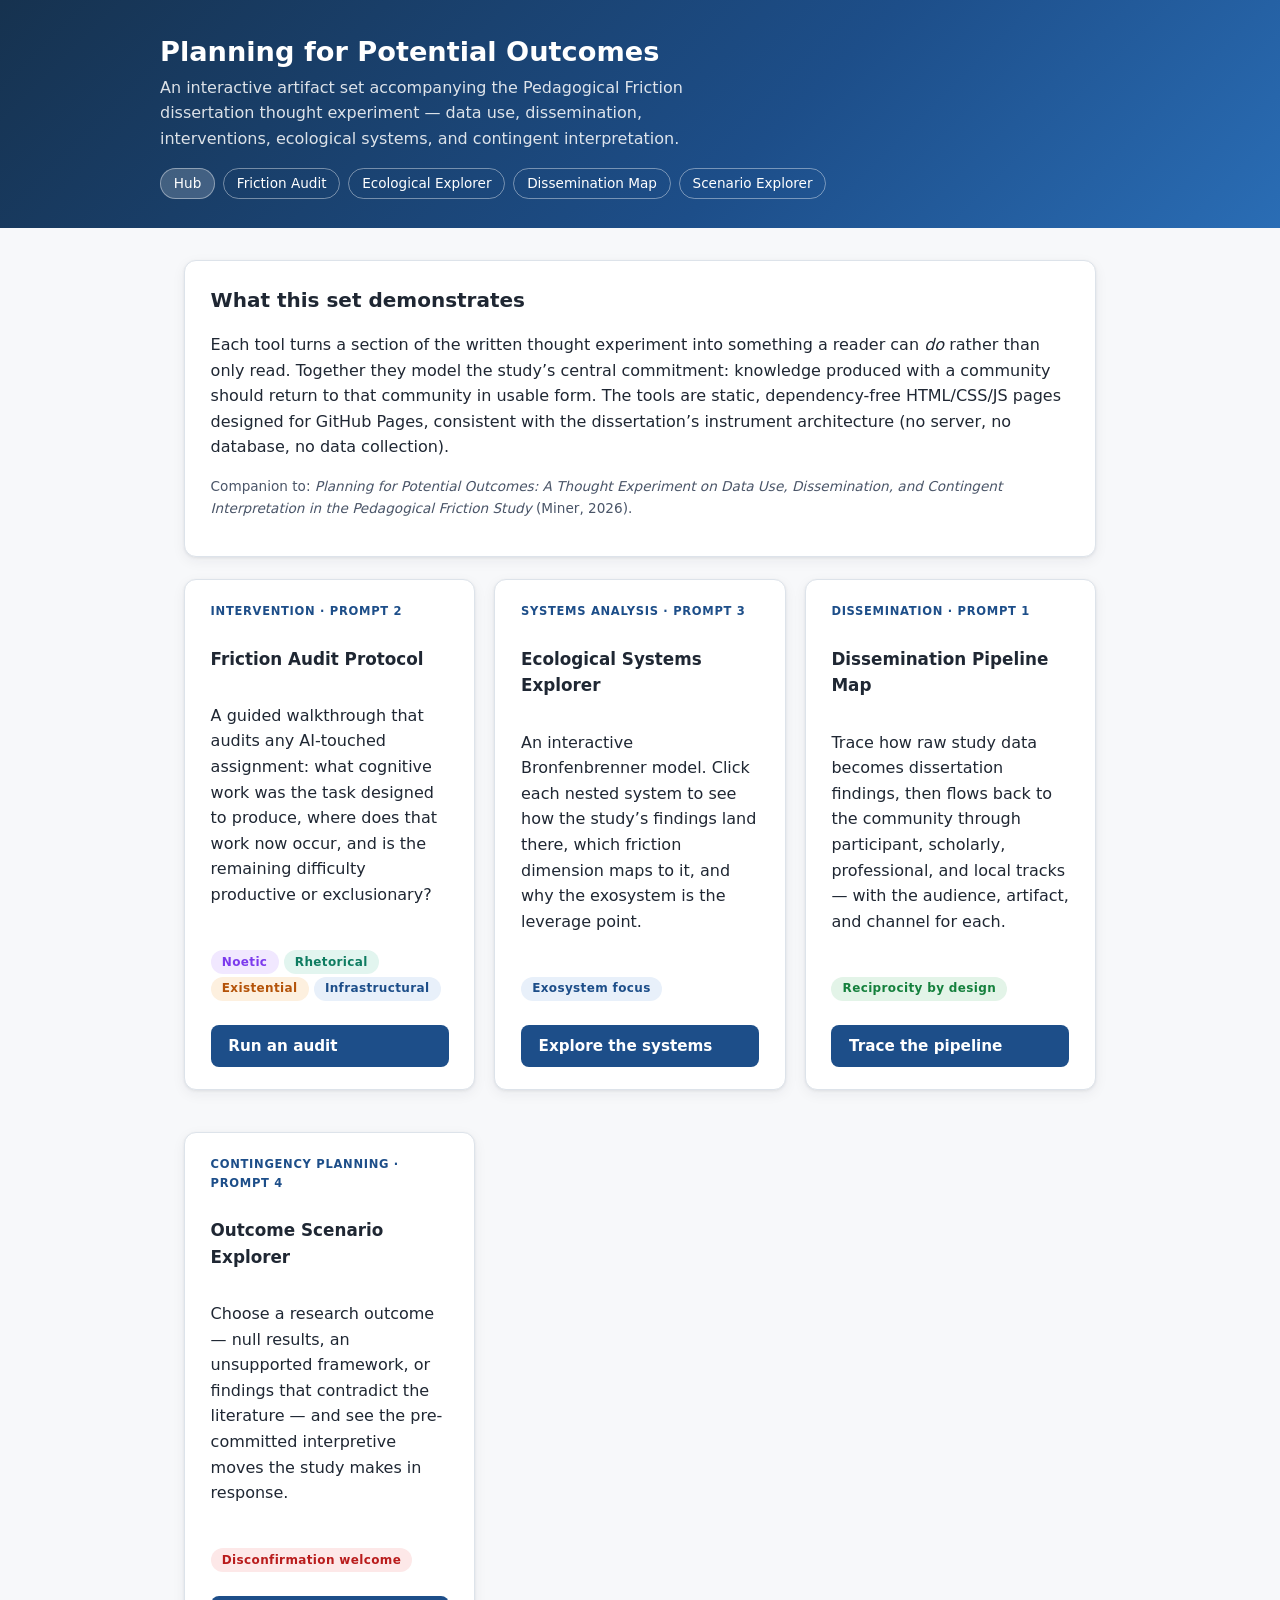
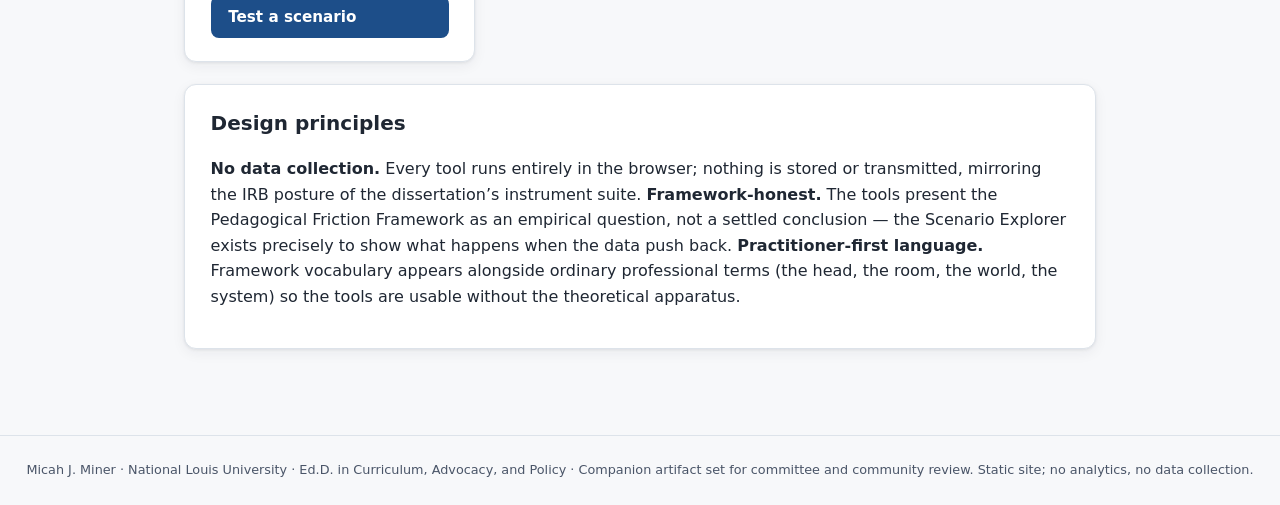
==== index.html @ 976deacc "Initial commit of Potential Outcomes artifact set" ====
<!DOCTYPE html>
<html lang="en">
<head>
<meta charset="UTF-8">
<meta name="viewport" content="width=device-width, initial-scale=1.0">
<title>Planning for Potential Outcomes — Interactive Artifact Set</title>
<link rel="stylesheet" href="assets/styles.css">
</head>
<body>
<header class="site">
  <div class="wrap">
    <h1>Planning for Potential Outcomes</h1>
    <p class="sub">An interactive artifact set accompanying the Pedagogical Friction dissertation thought experiment — data use, dissemination, interventions, ecological systems, and contingent interpretation.</p>
    <nav>
      <a href="index.html" aria-current="page">Hub</a>
      <a href="friction-audit.html">Friction Audit</a>
      <a href="ecological-explorer.html">Ecological Explorer</a>
      <a href="dissemination-map.html">Dissemination Map</a>
      <a href="scenario-explorer.html">Scenario Explorer</a>
    </nav>
  </div>
</header>

<main>
  <div class="card">
    <h2>What this set demonstrates</h2>
    <p>Each tool turns a section of the written thought experiment into something a reader can <em>do</em> rather than only read. Together they model the study&rsquo;s central commitment: knowledge produced with a community should return to that community in usable form. The tools are static, dependency-free HTML/CSS/JS pages designed for GitHub Pages, consistent with the dissertation&rsquo;s instrument architecture (no server, no database, no data collection).</p>
    <p class="note">Companion to: <em>Planning for Potential Outcomes: A Thought Experiment on Data Use, Dissemination, and Contingent Interpretation in the Pedagogical Friction Study</em> (Miner, 2026).</p>
  </div>

  <div class="grid">
    <div class="card tool-card">
      <span class="tag">Intervention &middot; Prompt 2</span>
      <h3>Friction Audit Protocol</h3>
      <p>A guided walkthrough that audits any AI-touched assignment: what cognitive work was the task designed to produce, where does that work now occur, and is the remaining difficulty productive or exclusionary?</p>
      <p><span class="pill noetic">Noetic</span> <span class="pill rhetorical">Rhetorical</span> <span class="pill existential">Existential</span> <span class="pill infra">Infrastructural</span></p>
      <a class="btn" href="friction-audit.html">Run an audit</a>
    </div>

    <div class="card tool-card">
      <span class="tag">Systems Analysis &middot; Prompt 3</span>
      <h3>Ecological Systems Explorer</h3>
      <p>An interactive Bronfenbrenner model. Click each nested system to see how the study&rsquo;s findings land there, which friction dimension maps to it, and why the exosystem is the leverage point.</p>
      <p><span class="pill infra">Exosystem focus</span></p>
      <a class="btn" href="ecological-explorer.html">Explore the systems</a>
    </div>

    <div class="card tool-card">
      <span class="tag">Dissemination &middot; Prompt 1</span>
      <h3>Dissemination Pipeline Map</h3>
      <p>Trace how raw study data becomes dissertation findings, then flows back to the community through participant, scholarly, professional, and local tracks — with the audience, artifact, and channel for each.</p>
      <p><span class="pill ok">Reciprocity by design</span></p>
      <a class="btn" href="dissemination-map.html">Trace the pipeline</a>
    </div>

    <div class="card tool-card">
      <span class="tag">Contingency Planning &middot; Prompt 4</span>
      <h3>Outcome Scenario Explorer</h3>
      <p>Choose a research outcome — null results, an unsupported framework, or findings that contradict the literature — and see the pre-committed interpretive moves the study makes in response.</p>
      <p><span class="pill warn">Disconfirmation welcome</span></p>
      <a class="btn" href="scenario-explorer.html">Test a scenario</a>
    </div>
  </div>

  <div class="card">
    <h2>Design principles</h2>
    <p><strong>No data collection.</strong> Every tool runs entirely in the browser; nothing is stored or transmitted, mirroring the IRB posture of the dissertation&rsquo;s instrument suite. <strong>Framework-honest.</strong> The tools present the Pedagogical Friction Framework as an empirical question, not a settled conclusion — the Scenario Explorer exists precisely to show what happens when the data push back. <strong>Practitioner-first language.</strong> Framework vocabulary appears alongside ordinary professional terms (the head, the room, the world, the system) so the tools are usable without the theoretical apparatus.</p>
  </div>
</main>

<footer class="site">
  Micah J. Miner &middot; National Louis University &middot; Ed.D. in Curriculum, Advocacy, and Policy &middot;
  Companion artifact set for committee and community review. Static site; no analytics, no data collection.
</footer>
</body>
</html>
---- assets/styles.css ----
/* Potential Outcomes Artifact Set — shared styles
   Matches the minerclass.github.io dissertation-site aesthetic:
   clean academic, generous whitespace, accessible contrast. */

:root {
  --ink: #1f2733;
  --ink-soft: #4a5568;
  --paper: #f7f8fa;
  --card: #ffffff;
  --line: #dde3ea;
  --accent: #1d4e89;        /* deep blue — infrastructural */
  --accent-soft: #e8f0fa;
  --noetic: #7c3aed;        /* purple — the head */
  --rhetorical: #0e7c61;    /* green — the room */
  --existential: #b45309;   /* amber — the world */
  --infra: #1d4e89;         /* blue — the system */
  --danger: #b91c1c;
  --ok: #15803d;
  --radius: 12px;
  --shadow: 0 1px 3px rgba(31, 39, 51, 0.08), 0 4px 14px rgba(31, 39, 51, 0.06);
}

* { box-sizing: border-box; }

body {
  margin: 0;
  font-family: "Segoe UI", system-ui, -apple-system, Georgia, serif;
  background: var(--paper);
  color: var(--ink);
  line-height: 1.6;
}

header.site {
  background: linear-gradient(135deg, #16324f 0%, #1d4e89 60%, #2a6db5 100%);
  color: #fff;
  padding: 2.2rem 1.5rem 1.8rem;
}
header.site .wrap { max-width: 960px; margin: 0 auto; }
header.site h1 { margin: 0 0 0.35rem; font-size: 1.7rem; line-height: 1.25; }
header.site p.sub { margin: 0; opacity: 0.85; font-size: 1rem; max-width: 56ch; }
header.site nav { margin-top: 1rem; display: flex; flex-wrap: wrap; gap: 0.5rem; }
header.site nav a {
  color: #fff; text-decoration: none; font-size: 0.85rem;
  border: 1px solid rgba(255,255,255,0.4); border-radius: 999px;
  padding: 0.25rem 0.8rem; transition: background 0.15s;
}
header.site nav a:hover, header.site nav a[aria-current="page"] { background: rgba(255,255,255,0.18); }

main { max-width: 960px; margin: 0 auto; padding: 2rem 1.5rem 4rem; }

.card {
  background: var(--card); border: 1px solid var(--line);
  border-radius: var(--radius); box-shadow: var(--shadow);
  padding: 1.4rem 1.6rem; margin-bottom: 1.4rem;
}
.card h2 { margin-top: 0; font-size: 1.25rem; }
.card h3 { font-size: 1.05rem; margin-bottom: 0.4rem; }

.grid { display: grid; gap: 1.2rem; grid-template-columns: repeat(auto-fit, minmax(260px, 1fr)); }

.tool-card { display: flex; flex-direction: column; gap: 0.5rem; }
.tool-card .tag { font-size: 0.72rem; letter-spacing: 0.06em; text-transform: uppercase; color: var(--accent); font-weight: 700; }
.tool-card a.btn { margin-top: auto; }

a.btn, button.btn {
  display: inline-block; background: var(--accent); color: #fff;
  border: none; border-radius: 8px; padding: 0.55rem 1.1rem;
  font-size: 0.95rem; font-weight: 600; text-decoration: none; cursor: pointer;
  transition: filter 0.15s;
}
a.btn:hover, button.btn:hover { filter: brightness(1.12); }
button.btn.ghost { background: transparent; color: var(--accent); border: 1.5px solid var(--accent); }
button.btn:disabled { opacity: 0.45; cursor: not-allowed; }

.pill {
  display: inline-block; border-radius: 999px; padding: 0.15rem 0.7rem;
  font-size: 0.75rem; font-weight: 700; letter-spacing: 0.03em;
}
.pill.noetic { background: #f1e8ff; color: var(--noetic); }
.pill.rhetorical { background: #e2f5ef; color: var(--rhetorical); }
.pill.existential { background: #fdf0df; color: var(--existential); }
.pill.infra { background: var(--accent-soft); color: var(--infra); }
.pill.ok { background: #e3f4e8; color: var(--ok); }
.pill.warn { background: #fde8e8; color: var(--danger); }

.note { font-size: 0.85rem; color: var(--ink-soft); }

.choice-list { display: flex; flex-direction: column; gap: 0.6rem; margin: 1rem 0; }
.choice-list button {
  text-align: left; background: var(--card); border: 1.5px solid var(--line);
  border-radius: 10px; padding: 0.75rem 1rem; font-size: 0.95rem; cursor: pointer;
  transition: border-color 0.15s, background 0.15s; color: var(--ink); line-height: 1.5;
}
.choice-list button:hover { border-color: var(--accent); background: var(--accent-soft); }
.choice-list button.selected { border-color: var(--accent); background: var(--accent-soft); font-weight: 600; }

.progress { display: flex; gap: 0.4rem; margin-bottom: 1rem; }
.progress span { flex: 1; height: 6px; border-radius: 3px; background: var(--line); }
.progress span.done { background: var(--accent); }

.verdict { border-left: 6px solid var(--accent); padding: 1rem 1.2rem; border-radius: 0 10px 10px 0; background: var(--accent-soft); }
.verdict.productive { border-color: var(--ok); background: #e9f7ee; }
.verdict.exclusionary { border-color: var(--danger); background: #fdeeee; }
.verdict.bypass { border-color: var(--existential); background: #fdf3e3; }

footer.site {
  border-top: 1px solid var(--line); padding: 1.5rem; text-align: center;
  font-size: 0.8rem; color: var(--ink-soft);
}
footer.site a { color: var(--accent); }

.hidden { display: none !important; }

@media (max-width: 640px) {
  header.site h1 { font-size: 1.3rem; }
  main { padding: 1.2rem 1rem 3rem; }
}
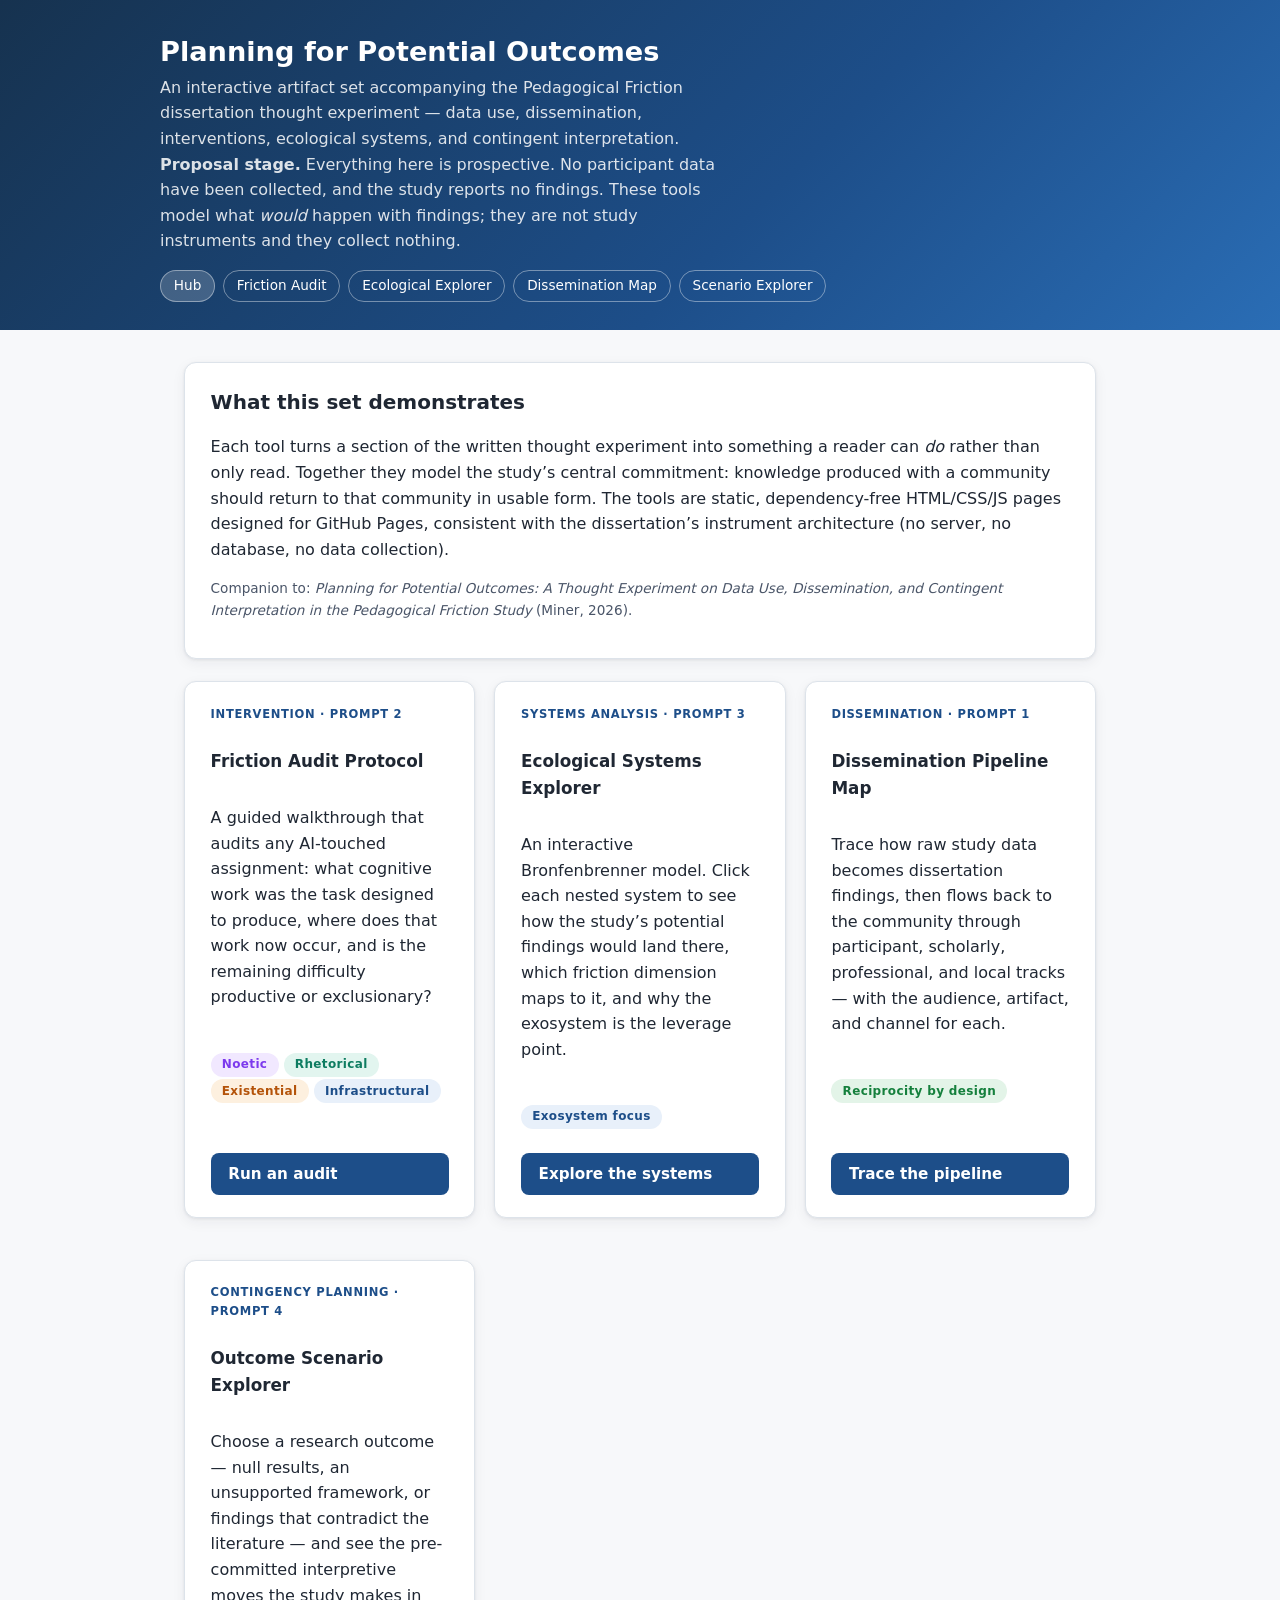
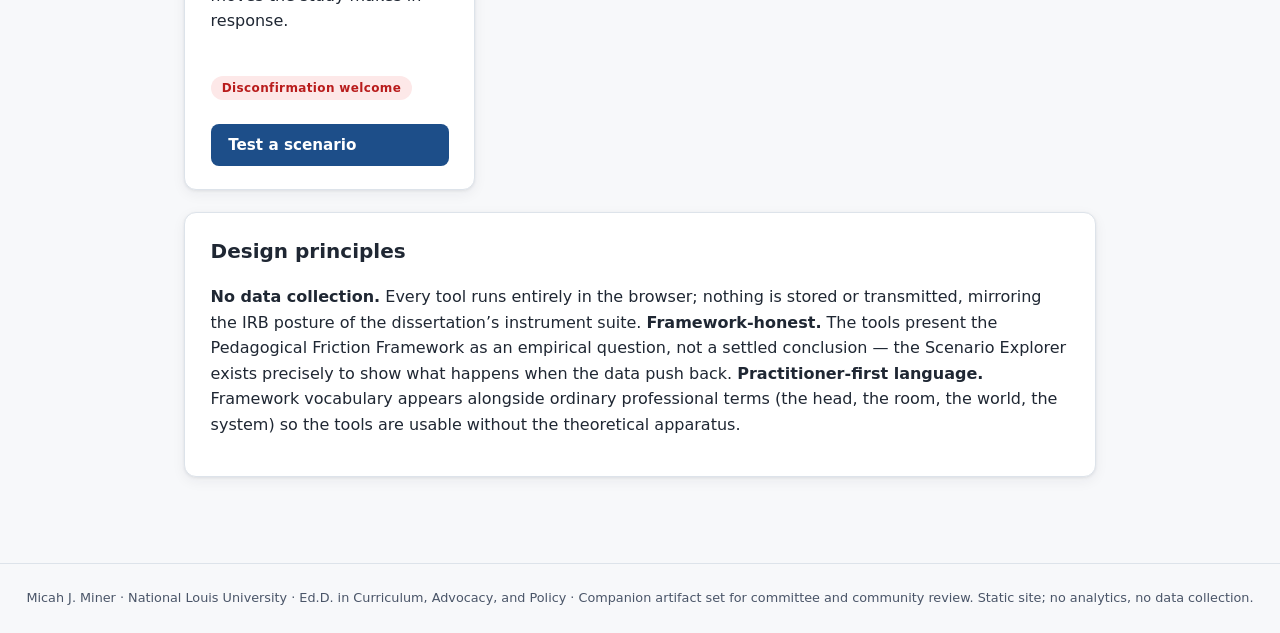
==== commit 38d5630f: "Make the prospective boundary explicit and correct two claims The artifact set is prospective by des" ====
--- a/index.html
+++ b/index.html
@@ -11,6 +11,7 @@
   <div class="wrap">
     <h1>Planning for Potential Outcomes</h1>
     <p class="sub">An interactive artifact set accompanying the Pedagogical Friction dissertation thought experiment — data use, dissemination, interventions, ecological systems, and contingent interpretation.</p>
+    <p class="sub"><strong>Proposal stage.</strong> Everything here is prospective. No participant data have been collected, and the study reports no findings. These tools model what <em>would</em> happen with findings; they are not study instruments and they collect nothing.</p>
     <nav>
       <a href="index.html" aria-current="page">Hub</a>
       <a href="friction-audit.html">Friction Audit</a>
@@ -40,7 +41,7 @@
     <div class="card tool-card">
       <span class="tag">Systems Analysis &middot; Prompt 3</span>
       <h3>Ecological Systems Explorer</h3>
-      <p>An interactive Bronfenbrenner model. Click each nested system to see how the study&rsquo;s findings land there, which friction dimension maps to it, and why the exosystem is the leverage point.</p>
+      <p>An interactive Bronfenbrenner model. Click each nested system to see how the study&rsquo;s potential findings would land there, which friction dimension maps to it, and why the exosystem is the leverage point.</p>
       <p><span class="pill infra">Exosystem focus</span></p>
       <a class="btn" href="ecological-explorer.html">Explore the systems</a>
     </div>
